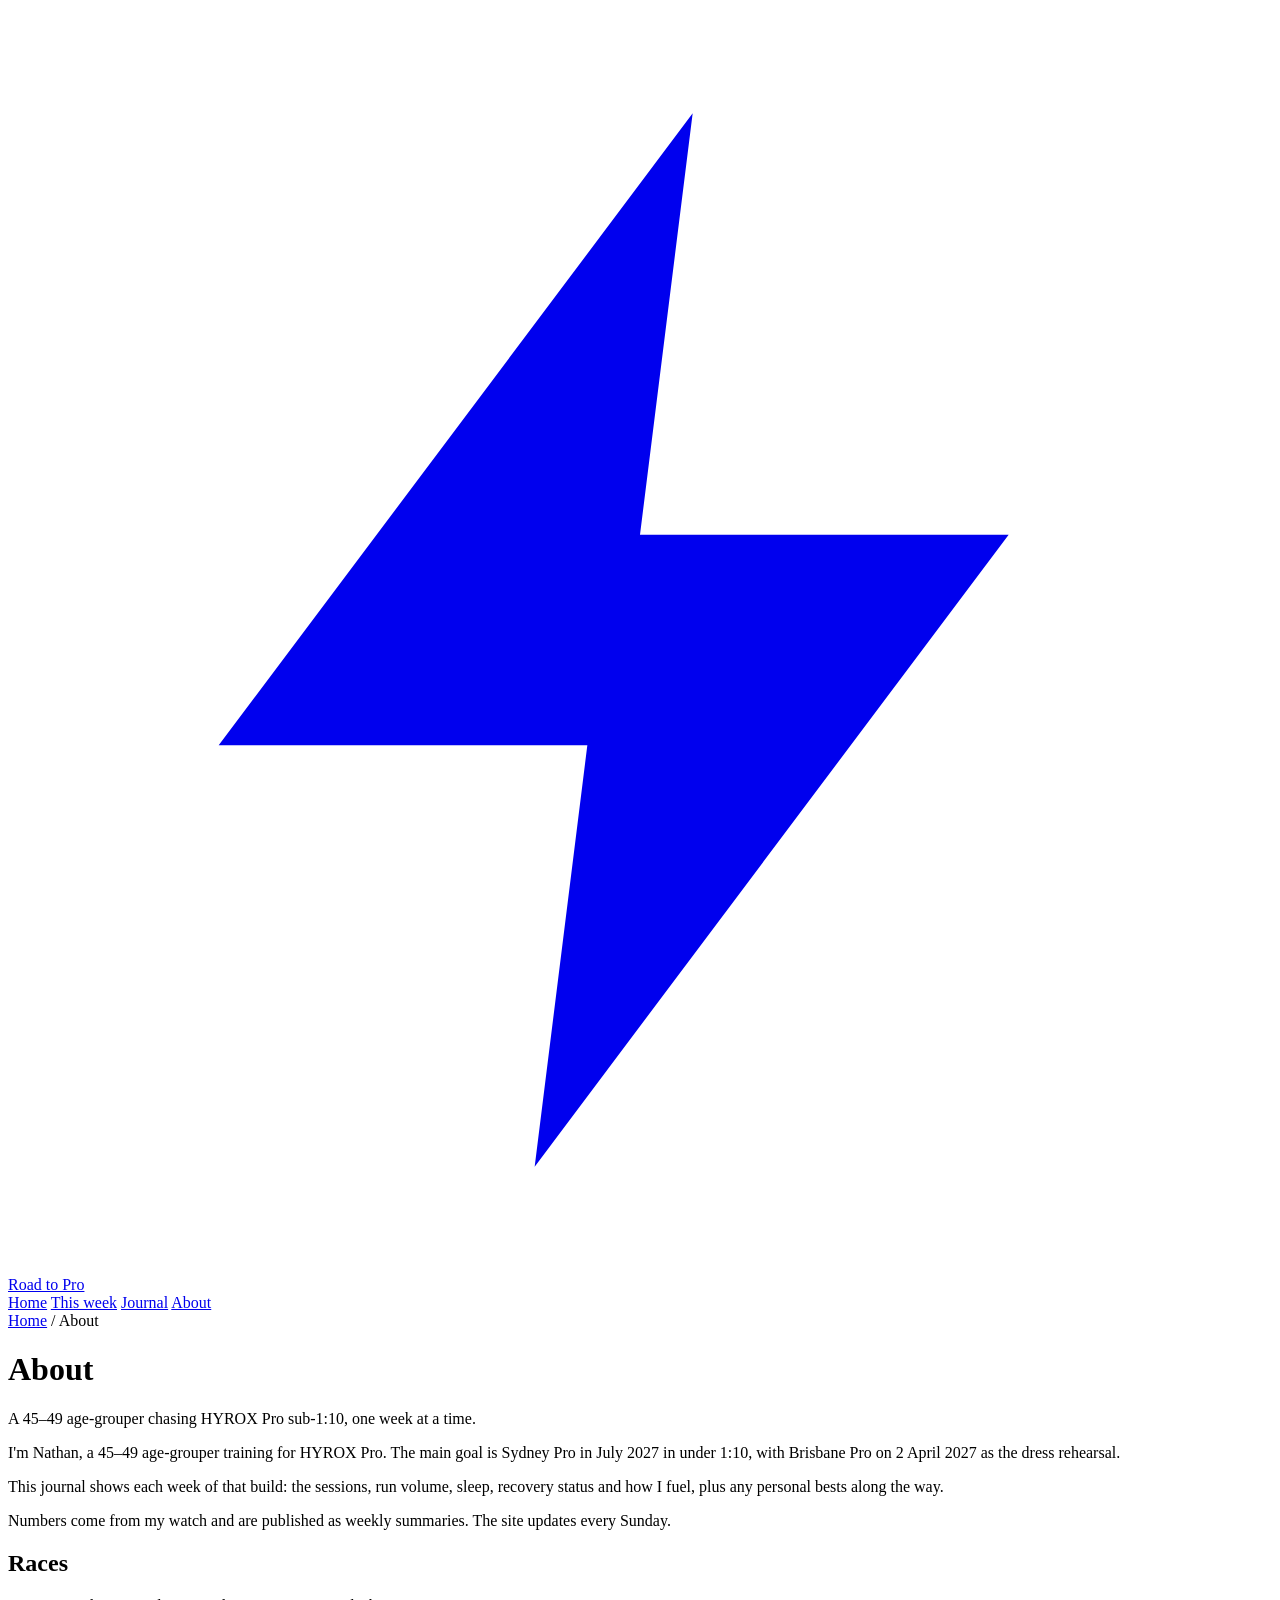
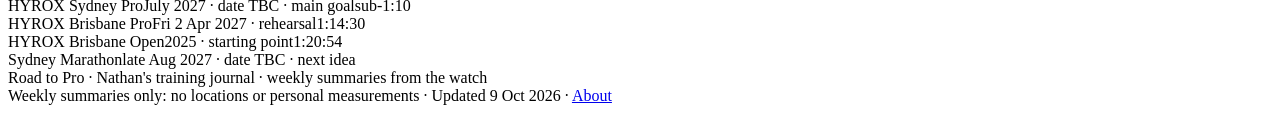
==== about/index.html @ 01537a3b "Publish Road to Pro site Co-authored-by: nateinbrisbane <nateinbrisbane@users.noreply.github.com>" ====
<!doctype html>
<html lang="en" data-base="/road-to-pro/" data-theme="dark">
<head>
<meta charset="utf-8">
<meta name="viewport" content="width=device-width,initial-scale=1">
<title>About · Road to Pro</title>
<meta name="description" content="A 45–49 age-grouper chasing HYROX Pro sub-1:10, one week at a time.">
<link rel="canonical" href="https://nateinbrisbane.github.io/road-to-pro/about/">
<meta property="og:url" content="https://nateinbrisbane.github.io/road-to-pro/about/"><meta property="og:type" content="website">
<meta property="og:title" content="About · Road to Pro">
<meta property="og:description" content="A 45–49 age-grouper chasing HYROX Pro sub-1:10, one week at a time.">
<link rel="icon" href="data:image/svg+xml,%3Csvg xmlns='http://www.w3.org/2000/svg' viewBox='0 0 24 24'%3E%3Cpath fill='%23FFD60A' d='M13 2 4 14h7l-1 8 9-12h-7z'/%3E%3C/svg%3E">
<link rel="stylesheet" href="/road-to-pro/assets/theme.css">
<link rel="stylesheet" href="/road-to-pro/assets/style.css">
<script src="/road-to-pro/assets/site.js" defer></script>
</head>
<body>
<header class="nav"><div class="wrap">
<a class="brand" href="/road-to-pro/"><svg viewBox="0 0 24 24" fill="currentColor" aria-hidden="true"><path d="M13 2 4 14h7l-1 8 9-12h-7z"/></svg><span>Road to Pro</span></a>
<nav class="nav-links">
  <a href="/road-to-pro/" class="">Home</a>
<a href="/road-to-pro/weeks/2026-w41/" class="">This week</a>  <a href="/road-to-pro/journal/" class="">Journal</a>
  <a href="/road-to-pro/about/" class="on hide-sm">About</a>
</nav></div></header>
<main class="wrap">
<div class="phead">
  <div class="crumbs"><a href="/road-to-pro/">Home</a> / About</div>
  <h1>About</h1>
  <div class="sub">A 45–49 age-grouper chasing HYROX Pro sub-1:10, one week at a time.</div>
</div>
<section class="sec about">
<p>I&#39;m Nathan, a 45–49 age-grouper training for HYROX Pro. The main goal is Sydney Pro in July 2027 in under 1:10, with Brisbane Pro on 2 April 2027 as the dress rehearsal.</p><p>This journal shows each week of that build: the sessions, run volume, sleep, recovery status and how I fuel, plus any personal bests along the way.</p><p>Numbers come from my watch and are published as weekly summaries. The site updates every Sunday.</p></section>
<section class="sec" id="races">
  <div class="sec-head"><h2 class="h2">Races</h2></div>
  <div class="ahead">
<div class="arow race"><span class="a1">HYROX Sydney Pro</span><span class="a2">July 2027 · date TBC · main goal</span><span class="a3">sub-1:10</span></div><div class="arow race"><span class="a1">HYROX Brisbane Pro</span><span class="a2">Fri 2 Apr 2027 · rehearsal</span><span class="a3">1:14:30</span></div><div class="arow"><span class="a1">HYROX Brisbane Open</span><span class="a2">2025 · starting point</span><span class="a3">1:20:54</span></div><div class="arow"><span class="a1">Sydney Marathon</span><span class="a2">late Aug 2027 · date TBC · next idea</span><span class="a3"></span></div>  </div>
</section>
</main>
<footer><div class="wrap">
<div>Road to Pro · Nathan's training journal · weekly summaries from the watch</div>
<div>Weekly summaries only: no locations or personal measurements · Updated 9 Oct 2026 · <a href="/road-to-pro/about/">About</a></div>
</div></footer>
</body>
</html>
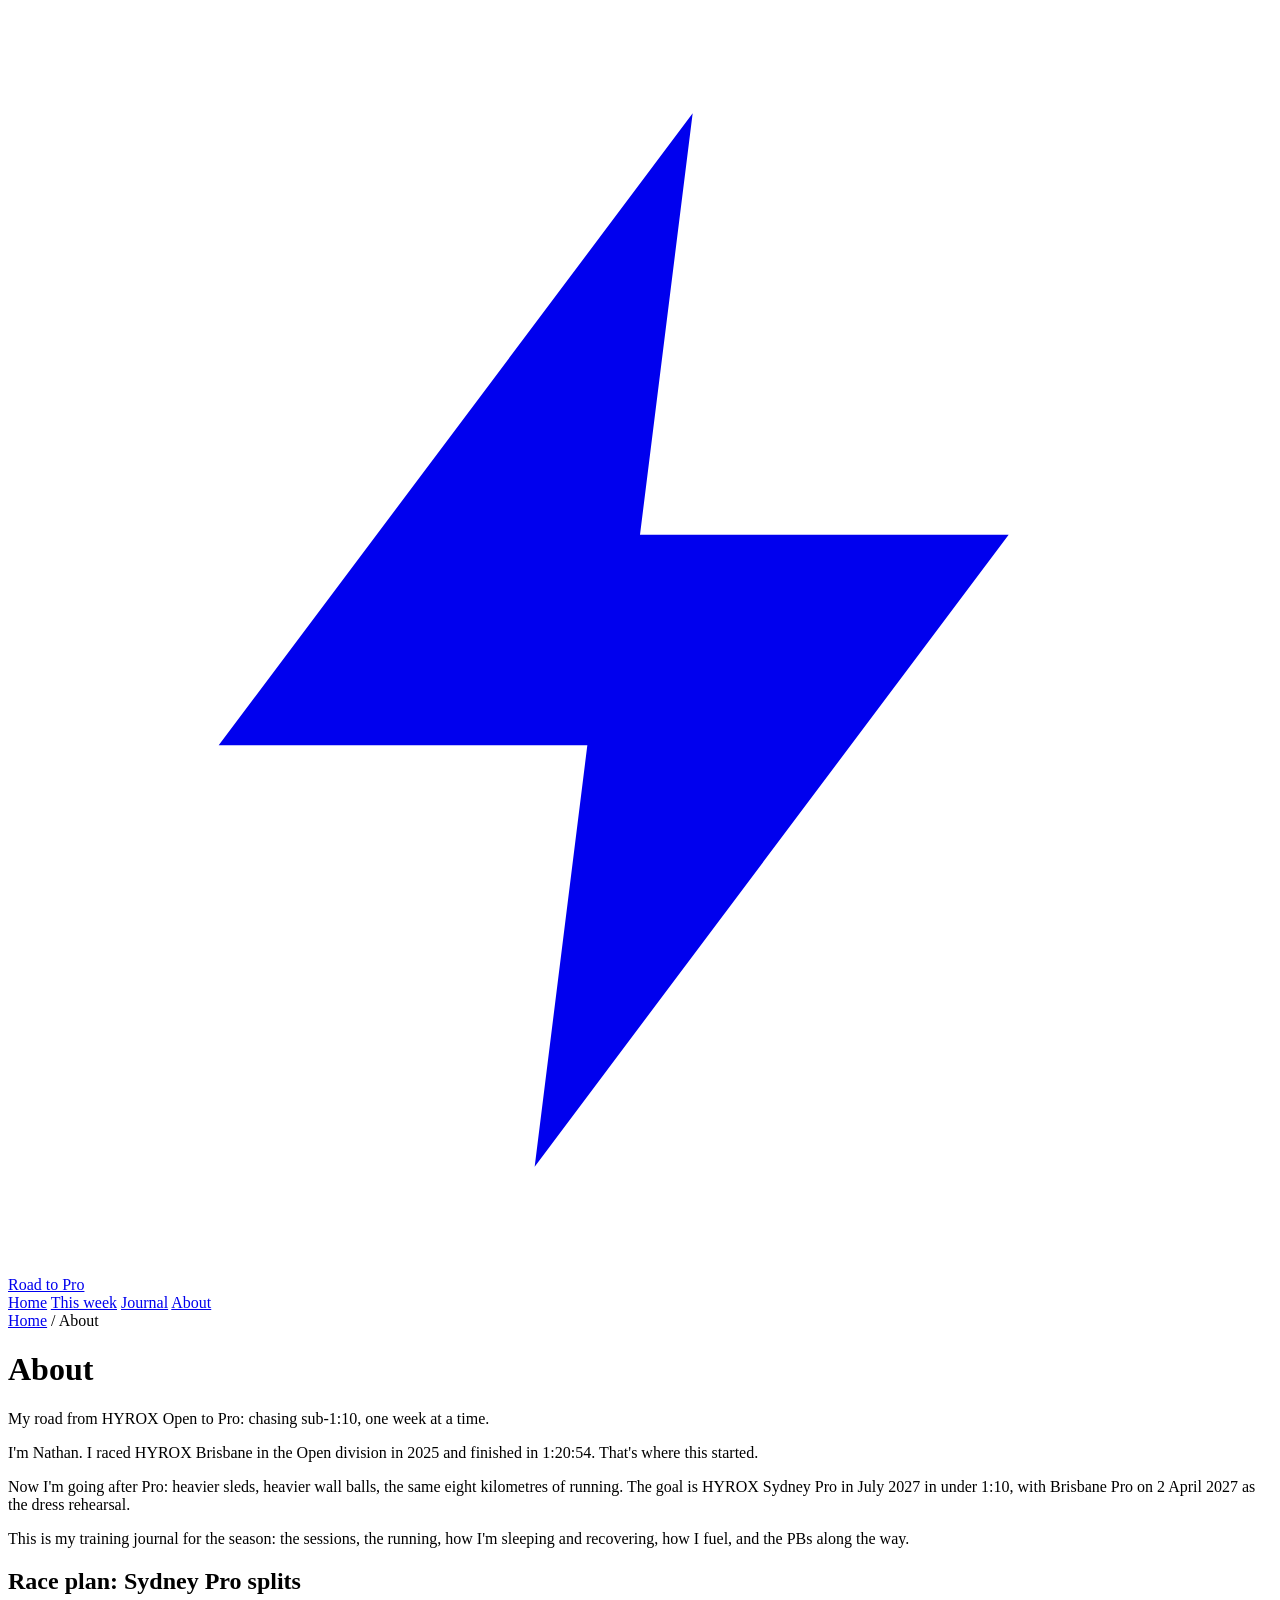
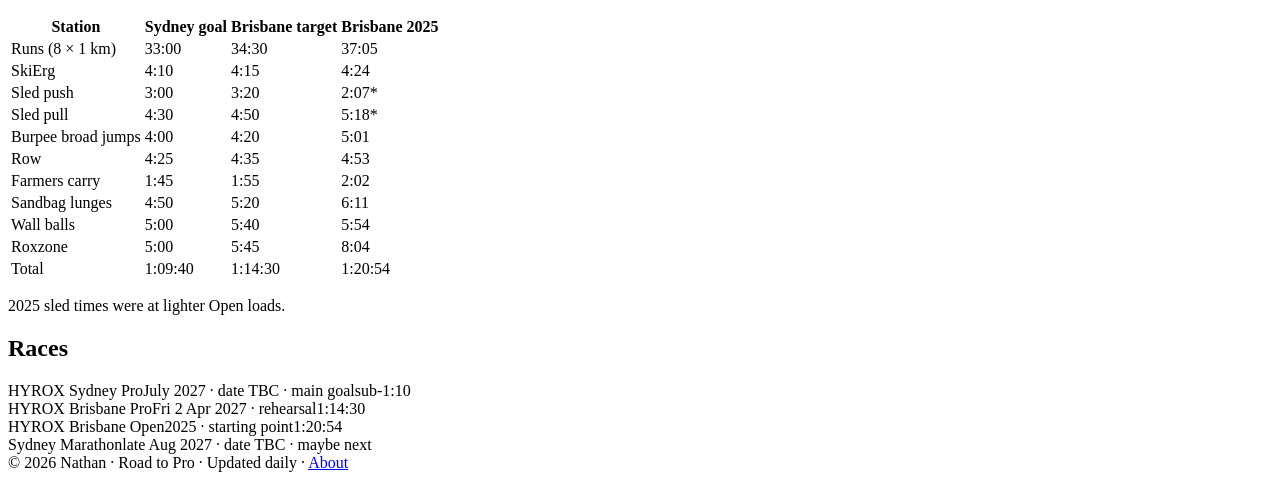
==== commit 6bddafe2: "Site update: daily readiness, two-week plan detail, footer Co-authored-by: nateinbrisbane <nateinbri" ====
--- a/about/index.html
+++ b/about/index.html
@@ -4,11 +4,11 @@
 <meta charset="utf-8">
 <meta name="viewport" content="width=device-width,initial-scale=1">
 <title>About · Road to Pro</title>
-<meta name="description" content="A 45–49 age-grouper chasing HYROX Pro sub-1:10, one week at a time.">
+<meta name="description" content="My road from HYROX Open to Pro: chasing sub-1:10, one week at a time.">
 <link rel="canonical" href="https://nateinbrisbane.github.io/road-to-pro/about/">
 <meta property="og:url" content="https://nateinbrisbane.github.io/road-to-pro/about/"><meta property="og:type" content="website">
 <meta property="og:title" content="About · Road to Pro">
-<meta property="og:description" content="A 45–49 age-grouper chasing HYROX Pro sub-1:10, one week at a time.">
+<meta property="og:description" content="My road from HYROX Open to Pro: chasing sub-1:10, one week at a time.">
 <link rel="icon" href="data:image/svg+xml,%3Csvg xmlns='http://www.w3.org/2000/svg' viewBox='0 0 24 24'%3E%3Cpath fill='%23FFD60A' d='M13 2 4 14h7l-1 8 9-12h-7z'/%3E%3C/svg%3E">
 <link rel="stylesheet" href="/road-to-pro/assets/theme.css">
 <link rel="stylesheet" href="/road-to-pro/assets/style.css">
@@ -20,25 +20,30 @@
 <nav class="nav-links">
   <a href="/road-to-pro/" class="">Home</a>
 <a href="/road-to-pro/weeks/2026-w41/" class="">This week</a>  <a href="/road-to-pro/journal/" class="">Journal</a>
-  <a href="/road-to-pro/about/" class="on hide-sm">About</a>
+  <a href="/road-to-pro/about/" class="on">About</a>
 </nav></div></header>
 <main class="wrap">
 <div class="phead">
   <div class="crumbs"><a href="/road-to-pro/">Home</a> / About</div>
   <h1>About</h1>
-  <div class="sub">A 45–49 age-grouper chasing HYROX Pro sub-1:10, one week at a time.</div>
+  <div class="sub">My road from HYROX Open to Pro: chasing sub-1:10, one week at a time.</div>
 </div>
 <section class="sec about">
-<p>I&#39;m Nathan, a 45–49 age-grouper training for HYROX Pro. The main goal is Sydney Pro in July 2027 in under 1:10, with Brisbane Pro on 2 April 2027 as the dress rehearsal.</p><p>This journal shows each week of that build: the sessions, run volume, sleep, recovery status and how I fuel, plus any personal bests along the way.</p><p>Numbers come from my watch and are published as weekly summaries. The site updates every Sunday.</p></section>
+<p>I&#39;m Nathan. I raced HYROX Brisbane in the Open division in 2025 and finished in 1:20:54. That&#39;s where this started.</p><p>Now I&#39;m going after Pro: heavier sleds, heavier wall balls, the same eight kilometres of running. The goal is HYROX Sydney Pro in July 2027 in under 1:10, with Brisbane Pro on 2 April 2027 as the dress rehearsal.</p><p>This is my training journal for the season: the sessions, the running, how I&#39;m sleeping and recovering, how I fuel, and the PBs along the way.</p></section>
+<section class="sec" id="race-plan">
+  <div class="sec-head"><h2 class="h2">Race plan: Sydney Pro splits</h2></div>
+  <div class="tbl-wrap"><table class="tbl"><thead><tr><th>Station</th><th>Sydney goal</th><th>Brisbane target</th><th>Brisbane 2025</th></tr></thead><tbody>
+<tr><td>Runs (8 × 1 km)</td><td class="t">33:00</td><td>34:30</td><td>37:05</td></tr><tr><td>SkiErg</td><td class="t">4:10</td><td>4:15</td><td>4:24</td></tr><tr><td>Sled push</td><td class="t">3:00</td><td>3:20</td><td>2:07*</td></tr><tr><td>Sled pull</td><td class="t">4:30</td><td>4:50</td><td>5:18*</td></tr><tr><td>Burpee broad jumps</td><td class="t">4:00</td><td>4:20</td><td>5:01</td></tr><tr><td>Row</td><td class="t">4:25</td><td>4:35</td><td>4:53</td></tr><tr><td>Farmers carry</td><td class="t">1:45</td><td>1:55</td><td>2:02</td></tr><tr><td>Sandbag lunges</td><td class="t">4:50</td><td>5:20</td><td>6:11</td></tr><tr><td>Wall balls</td><td class="t">5:00</td><td>5:40</td><td>5:54</td></tr><tr><td>Roxzone</td><td class="t">5:00</td><td>5:45</td><td>8:04</td></tr>  <tr class="tot"><td>Total</td><td>1:09:40</td><td>1:14:30</td><td>1:20:54</td></tr></tbody></table></div>
+  <p class="note">2025 sled times were at lighter Open loads.</p>
+</section>
 <section class="sec" id="races">
   <div class="sec-head"><h2 class="h2">Races</h2></div>
   <div class="ahead">
-<div class="arow race"><span class="a1">HYROX Sydney Pro</span><span class="a2">July 2027 · date TBC · main goal</span><span class="a3">sub-1:10</span></div><div class="arow race"><span class="a1">HYROX Brisbane Pro</span><span class="a2">Fri 2 Apr 2027 · rehearsal</span><span class="a3">1:14:30</span></div><div class="arow"><span class="a1">HYROX Brisbane Open</span><span class="a2">2025 · starting point</span><span class="a3">1:20:54</span></div><div class="arow"><span class="a1">Sydney Marathon</span><span class="a2">late Aug 2027 · date TBC · next idea</span><span class="a3"></span></div>  </div>
+<div class="arow race"><span class="a1">HYROX Sydney Pro</span><span class="a2">July 2027 · date TBC · main goal</span><span class="a3">sub-1:10</span></div><div class="arow race"><span class="a1">HYROX Brisbane Pro</span><span class="a2">Fri 2 Apr 2027 · rehearsal</span><span class="a3">1:14:30</span></div><div class="arow"><span class="a1">HYROX Brisbane Open</span><span class="a2">2025 · starting point</span><span class="a3">1:20:54</span></div><div class="arow"><span class="a1">Sydney Marathon</span><span class="a2">late Aug 2027 · date TBC · maybe next</span><span class="a3"></span></div>  </div>
 </section>
 </main>
 <footer><div class="wrap">
-<div>Road to Pro · Nathan's training journal · weekly summaries from the watch</div>
-<div>Weekly summaries only: no locations or personal measurements · Updated 9 Oct 2026 · <a href="/road-to-pro/about/">About</a></div>
+<div>© 2026 Nathan · Road to Pro · Updated daily · <a href="/road-to-pro/about/">About</a></div>
 </div></footer>
 </body>
 </html>
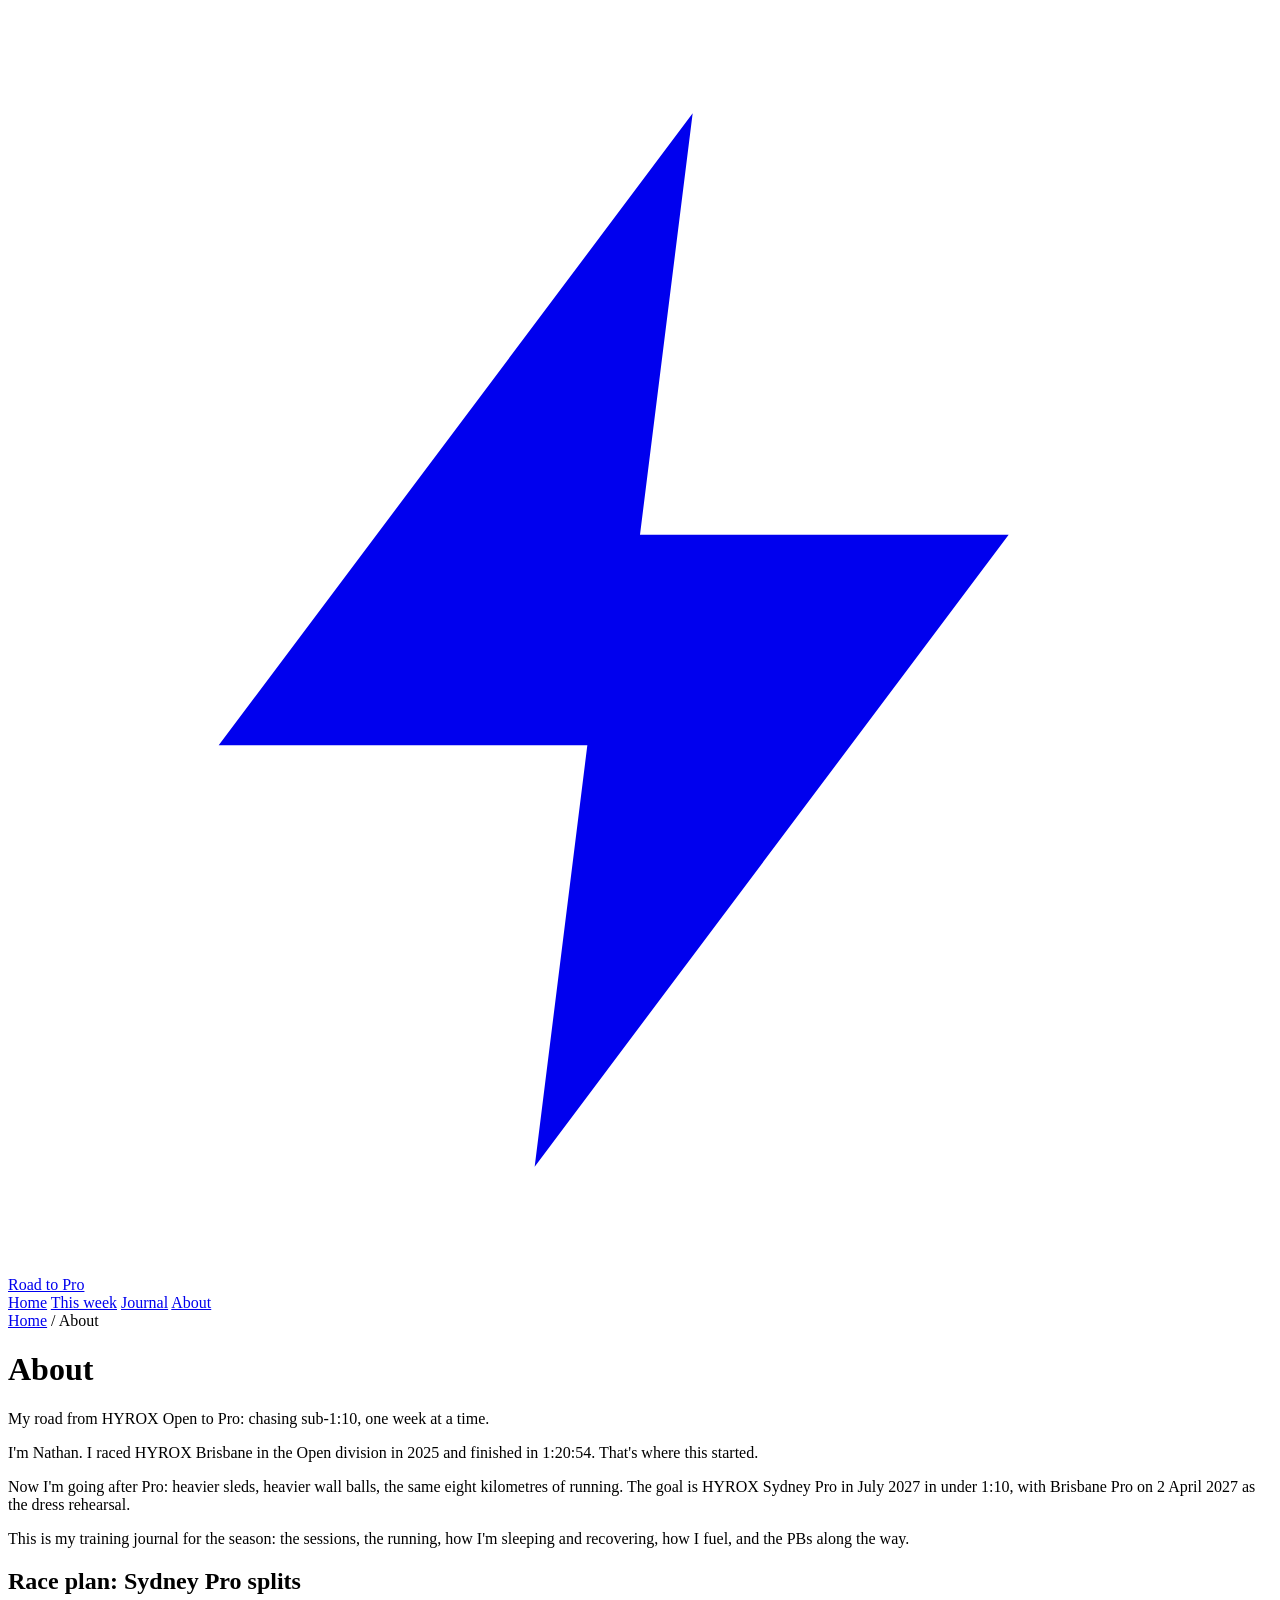
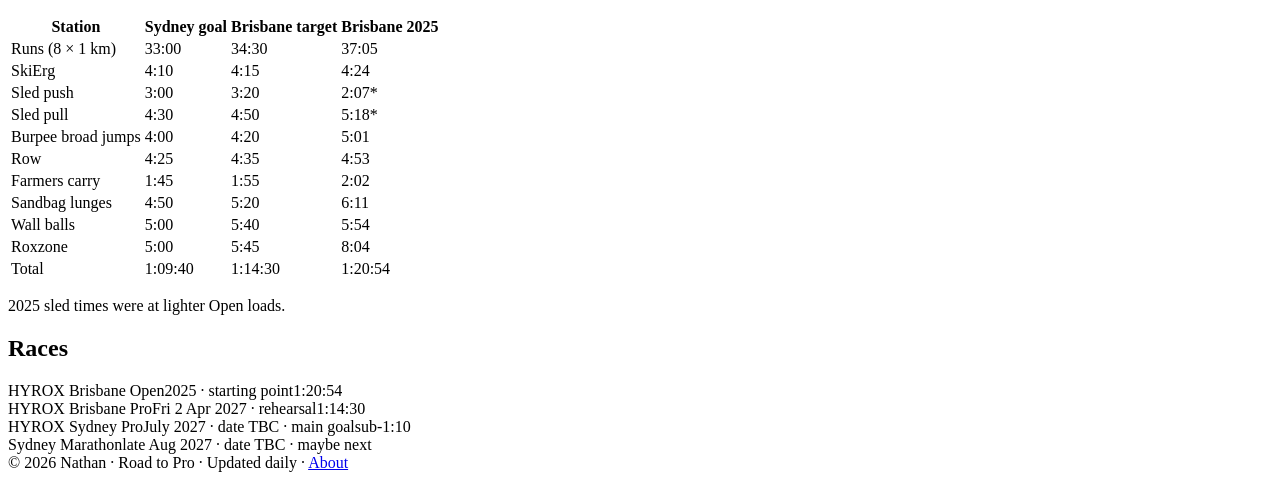
==== commit 0276fbe5: "Reorder races on About page Co-authored-by: nateinbrisbane <nateinbrisbane@users.noreply.github.com>" ====
--- a/about/index.html
+++ b/about/index.html
@@ -39,7 +39,7 @@
 <section class="sec" id="races">
   <div class="sec-head"><h2 class="h2">Races</h2></div>
   <div class="ahead">
-<div class="arow race"><span class="a1">HYROX Sydney Pro</span><span class="a2">July 2027 · date TBC · main goal</span><span class="a3">sub-1:10</span></div><div class="arow race"><span class="a1">HYROX Brisbane Pro</span><span class="a2">Fri 2 Apr 2027 · rehearsal</span><span class="a3">1:14:30</span></div><div class="arow"><span class="a1">HYROX Brisbane Open</span><span class="a2">2025 · starting point</span><span class="a3">1:20:54</span></div><div class="arow"><span class="a1">Sydney Marathon</span><span class="a2">late Aug 2027 · date TBC · maybe next</span><span class="a3"></span></div>  </div>
+<div class="arow"><span class="a1">HYROX Brisbane Open</span><span class="a2">2025 · starting point</span><span class="a3">1:20:54</span></div><div class="arow race"><span class="a1">HYROX Brisbane Pro</span><span class="a2">Fri 2 Apr 2027 · rehearsal</span><span class="a3">1:14:30</span></div><div class="arow race"><span class="a1">HYROX Sydney Pro</span><span class="a2">July 2027 · date TBC · main goal</span><span class="a3">sub-1:10</span></div><div class="arow"><span class="a1">Sydney Marathon</span><span class="a2">late Aug 2027 · date TBC · maybe next</span><span class="a3"></span></div>  </div>
 </section>
 </main>
 <footer><div class="wrap">
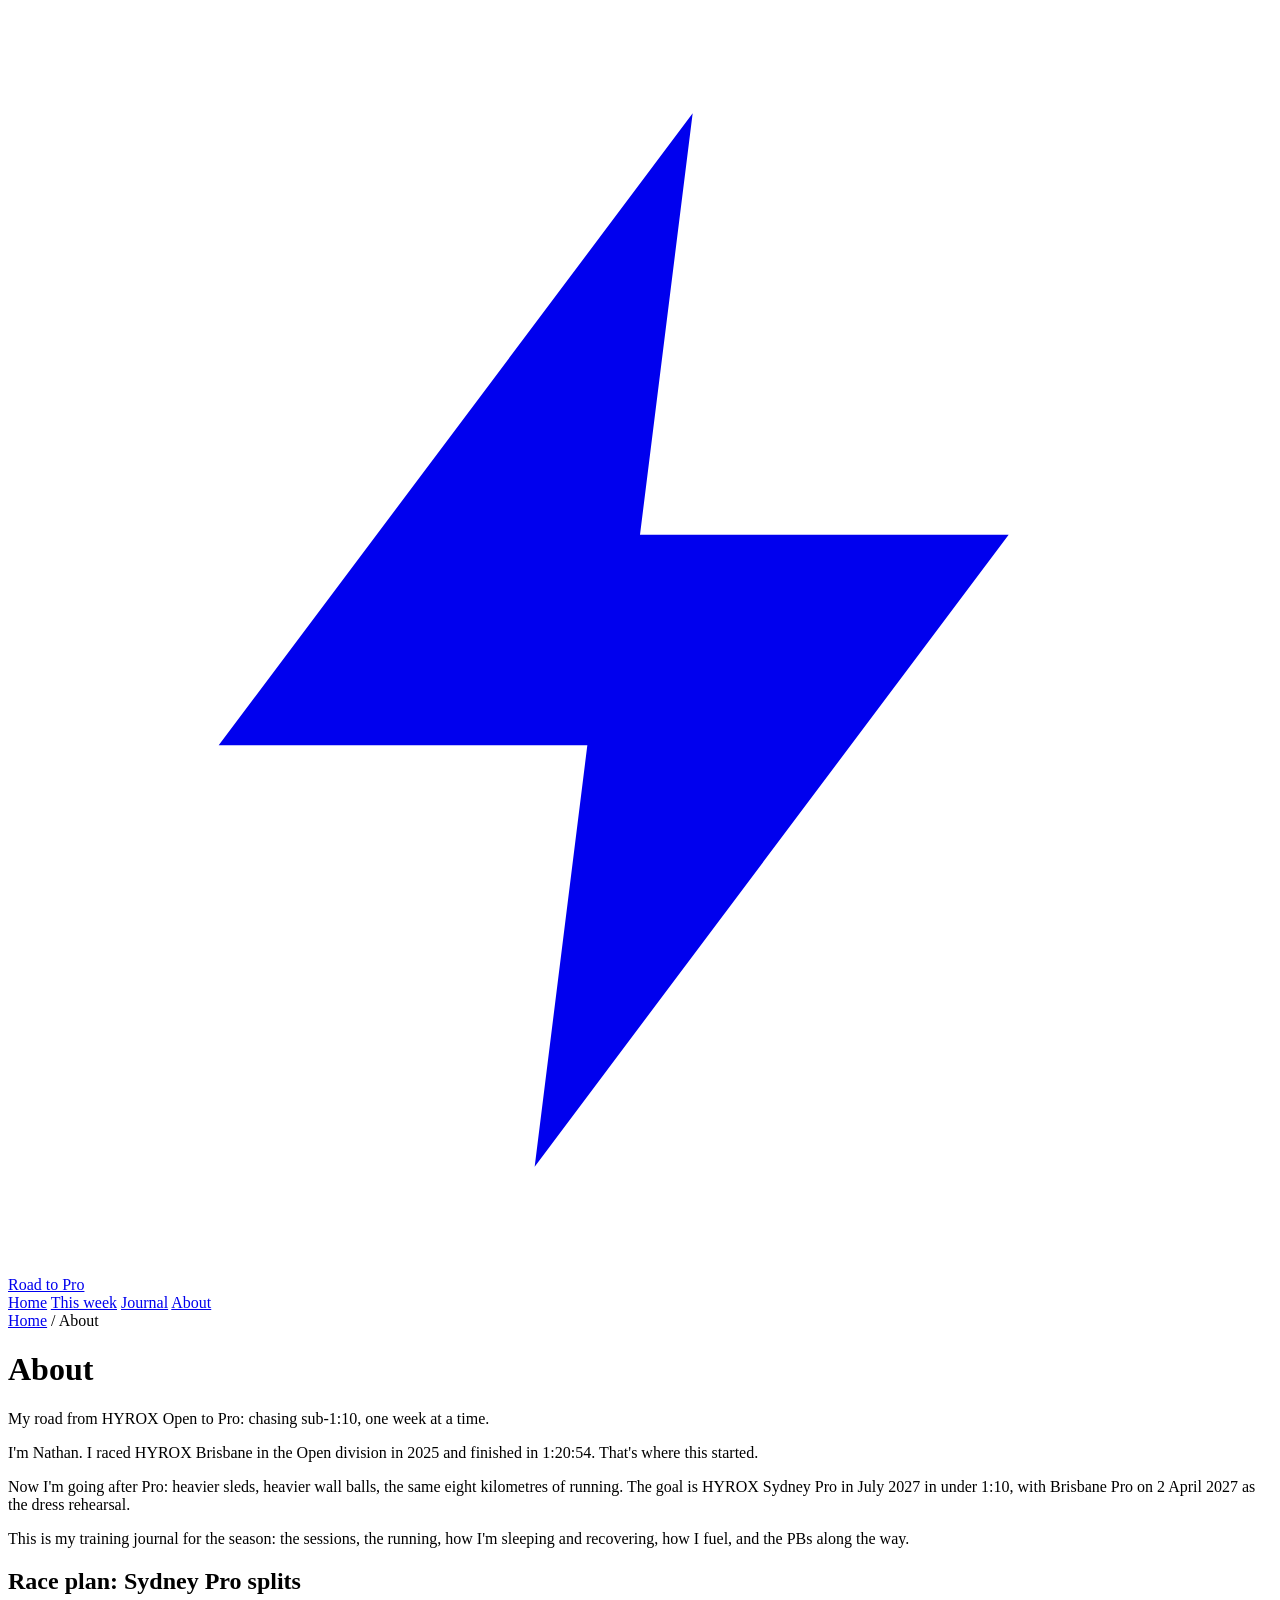
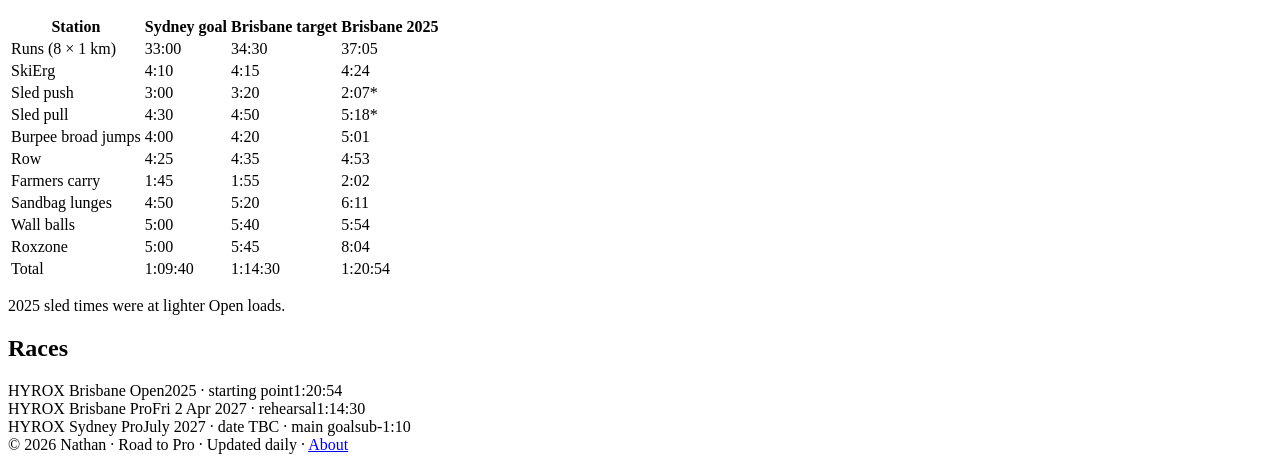
==== commit d91466d7: "Journal overview update Co-authored-by: nateinbrisbane <nateinbrisbane@users.noreply.github.com>" ====
--- a/about/index.html
+++ b/about/index.html
@@ -39,7 +39,7 @@
 <section class="sec" id="races">
   <div class="sec-head"><h2 class="h2">Races</h2></div>
   <div class="ahead">
-<div class="arow"><span class="a1">HYROX Brisbane Open</span><span class="a2">2025 · starting point</span><span class="a3">1:20:54</span></div><div class="arow race"><span class="a1">HYROX Brisbane Pro</span><span class="a2">Fri 2 Apr 2027 · rehearsal</span><span class="a3">1:14:30</span></div><div class="arow race"><span class="a1">HYROX Sydney Pro</span><span class="a2">July 2027 · date TBC · main goal</span><span class="a3">sub-1:10</span></div><div class="arow"><span class="a1">Sydney Marathon</span><span class="a2">late Aug 2027 · date TBC · maybe next</span><span class="a3"></span></div>  </div>
+<div class="arow"><span class="a1">HYROX Brisbane Open</span><span class="a2">2025 · starting point</span><span class="a3">1:20:54</span></div><div class="arow race"><span class="a1">HYROX Brisbane Pro</span><span class="a2">Fri 2 Apr 2027 · rehearsal</span><span class="a3">1:14:30</span></div><div class="arow race"><span class="a1">HYROX Sydney Pro</span><span class="a2">July 2027 · date TBC · main goal</span><span class="a3">sub-1:10</span></div>  </div>
 </section>
 </main>
 <footer><div class="wrap">
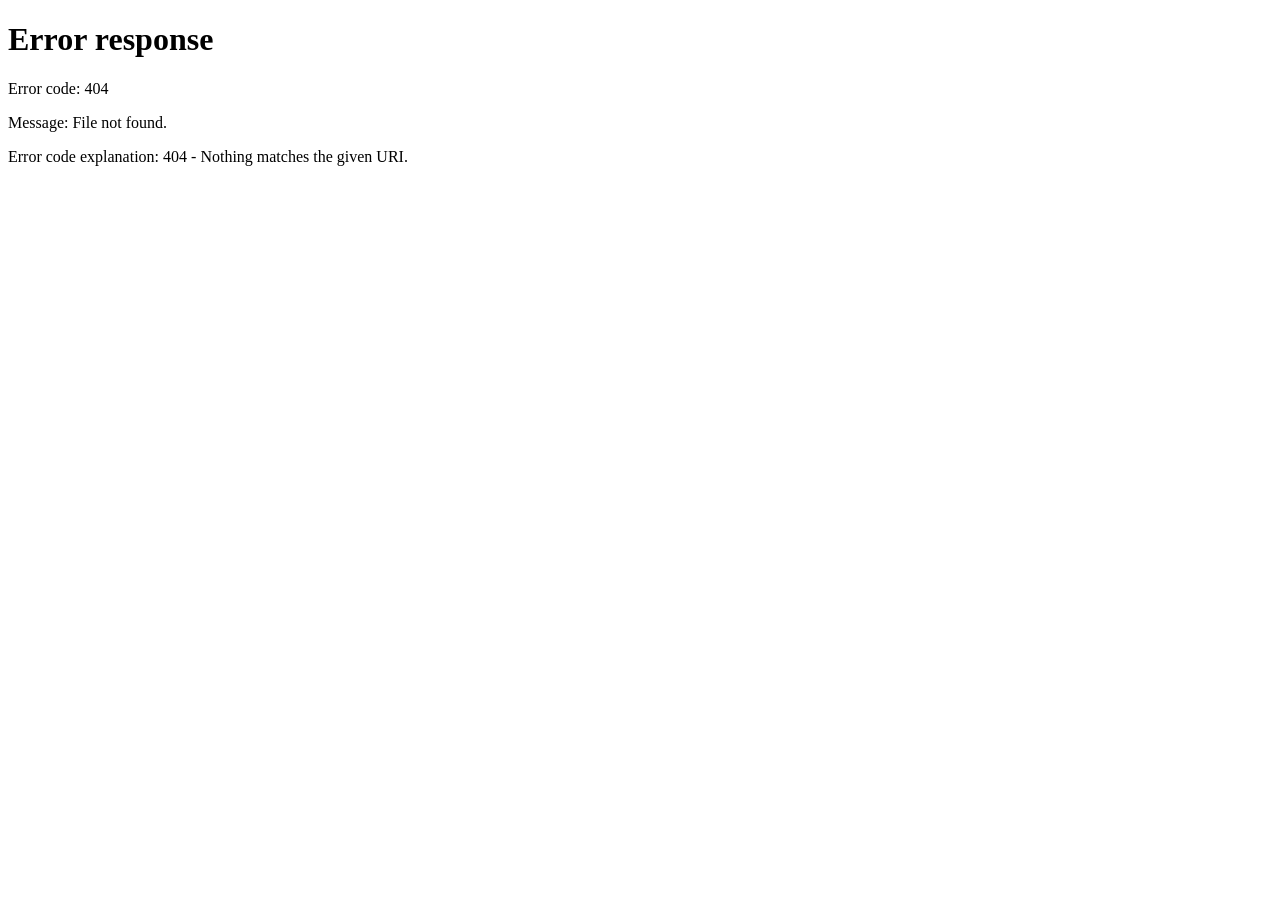
==== commit 60cbc6cd: "Two-page site: Home and Training Co-authored-by: nateinbrisbane <nateinbrisbane@users.noreply.github" ====
--- a/about/index.html
+++ b/about/index.html
@@ -1,49 +1,11 @@
 <!doctype html>
-<html lang="en" data-base="/road-to-pro/" data-theme="dark">
+<html lang="en">
 <head>
 <meta charset="utf-8">
-<meta name="viewport" content="width=device-width,initial-scale=1">
-<title>About · Road to Pro</title>
-<meta name="description" content="My road from HYROX Open to Pro: chasing sub-1:10, one week at a time.">
-<link rel="canonical" href="https://nateinbrisbane.github.io/road-to-pro/about/">
-<meta property="og:url" content="https://nateinbrisbane.github.io/road-to-pro/about/"><meta property="og:type" content="website">
-<meta property="og:title" content="About · Road to Pro">
-<meta property="og:description" content="My road from HYROX Open to Pro: chasing sub-1:10, one week at a time.">
-<link rel="icon" href="data:image/svg+xml,%3Csvg xmlns='http://www.w3.org/2000/svg' viewBox='0 0 24 24'%3E%3Cpath fill='%23FFD60A' d='M13 2 4 14h7l-1 8 9-12h-7z'/%3E%3C/svg%3E">
-<link rel="stylesheet" href="/road-to-pro/assets/theme.css">
-<link rel="stylesheet" href="/road-to-pro/assets/style.css">
-<script src="/road-to-pro/assets/site.js" defer></script>
+<title>Home · Road to Pro</title>
+<meta name="robots" content="noindex">
+<meta http-equiv="refresh" content="0; url=/road-to-pro/">
+<link rel="canonical" href="https://nateinbrisbane.github.io/road-to-pro/">
 </head>
-<body>
-<header class="nav"><div class="wrap">
-<a class="brand" href="/road-to-pro/"><svg viewBox="0 0 24 24" fill="currentColor" aria-hidden="true"><path d="M13 2 4 14h7l-1 8 9-12h-7z"/></svg><span>Road to Pro</span></a>
-<nav class="nav-links">
-  <a href="/road-to-pro/" class="">Home</a>
-<a href="/road-to-pro/weeks/2026-w41/" class="">This week</a>  <a href="/road-to-pro/journal/" class="">Journal</a>
-  <a href="/road-to-pro/about/" class="on">About</a>
-</nav></div></header>
-<main class="wrap">
-<div class="phead">
-  <div class="crumbs"><a href="/road-to-pro/">Home</a> / About</div>
-  <h1>About</h1>
-  <div class="sub">My road from HYROX Open to Pro: chasing sub-1:10, one week at a time.</div>
-</div>
-<section class="sec about">
-<p>I&#39;m Nathan. I raced HYROX Brisbane in the Open division in 2025 and finished in 1:20:54. That&#39;s where this started.</p><p>Now I&#39;m going after Pro: heavier sleds, heavier wall balls, the same eight kilometres of running. The goal is HYROX Sydney Pro in July 2027 in under 1:10, with Brisbane Pro on 2 April 2027 as the dress rehearsal.</p><p>This is my training journal for the season: the sessions, the running, how I&#39;m sleeping and recovering, how I fuel, and the PBs along the way.</p></section>
-<section class="sec" id="race-plan">
-  <div class="sec-head"><h2 class="h2">Race plan: Sydney Pro splits</h2></div>
-  <div class="tbl-wrap"><table class="tbl"><thead><tr><th>Station</th><th>Sydney goal</th><th>Brisbane target</th><th>Brisbane 2025</th></tr></thead><tbody>
-<tr><td>Runs (8 × 1 km)</td><td class="t">33:00</td><td>34:30</td><td>37:05</td></tr><tr><td>SkiErg</td><td class="t">4:10</td><td>4:15</td><td>4:24</td></tr><tr><td>Sled push</td><td class="t">3:00</td><td>3:20</td><td>2:07*</td></tr><tr><td>Sled pull</td><td class="t">4:30</td><td>4:50</td><td>5:18*</td></tr><tr><td>Burpee broad jumps</td><td class="t">4:00</td><td>4:20</td><td>5:01</td></tr><tr><td>Row</td><td class="t">4:25</td><td>4:35</td><td>4:53</td></tr><tr><td>Farmers carry</td><td class="t">1:45</td><td>1:55</td><td>2:02</td></tr><tr><td>Sandbag lunges</td><td class="t">4:50</td><td>5:20</td><td>6:11</td></tr><tr><td>Wall balls</td><td class="t">5:00</td><td>5:40</td><td>5:54</td></tr><tr><td>Roxzone</td><td class="t">5:00</td><td>5:45</td><td>8:04</td></tr>  <tr class="tot"><td>Total</td><td>1:09:40</td><td>1:14:30</td><td>1:20:54</td></tr></tbody></table></div>
-  <p class="note">2025 sled times were at lighter Open loads.</p>
-</section>
-<section class="sec" id="races">
-  <div class="sec-head"><h2 class="h2">Races</h2></div>
-  <div class="ahead">
-<div class="arow"><span class="a1">HYROX Brisbane Open</span><span class="a2">2025 · starting point</span><span class="a3">1:20:54</span></div><div class="arow race"><span class="a1">HYROX Brisbane Pro</span><span class="a2">Fri 2 Apr 2027 · rehearsal</span><span class="a3">1:14:30</span></div><div class="arow race"><span class="a1">HYROX Sydney Pro</span><span class="a2">July 2027 · date TBC · main goal</span><span class="a3">sub-1:10</span></div>  </div>
-</section>
-</main>
-<footer><div class="wrap">
-<div>© 2026 Nathan · Road to Pro · Updated daily · <a href="/road-to-pro/about/">About</a></div>
-</div></footer>
-</body>
+<body><p><a href="/road-to-pro/">Home →</a></p></body>
 </html>
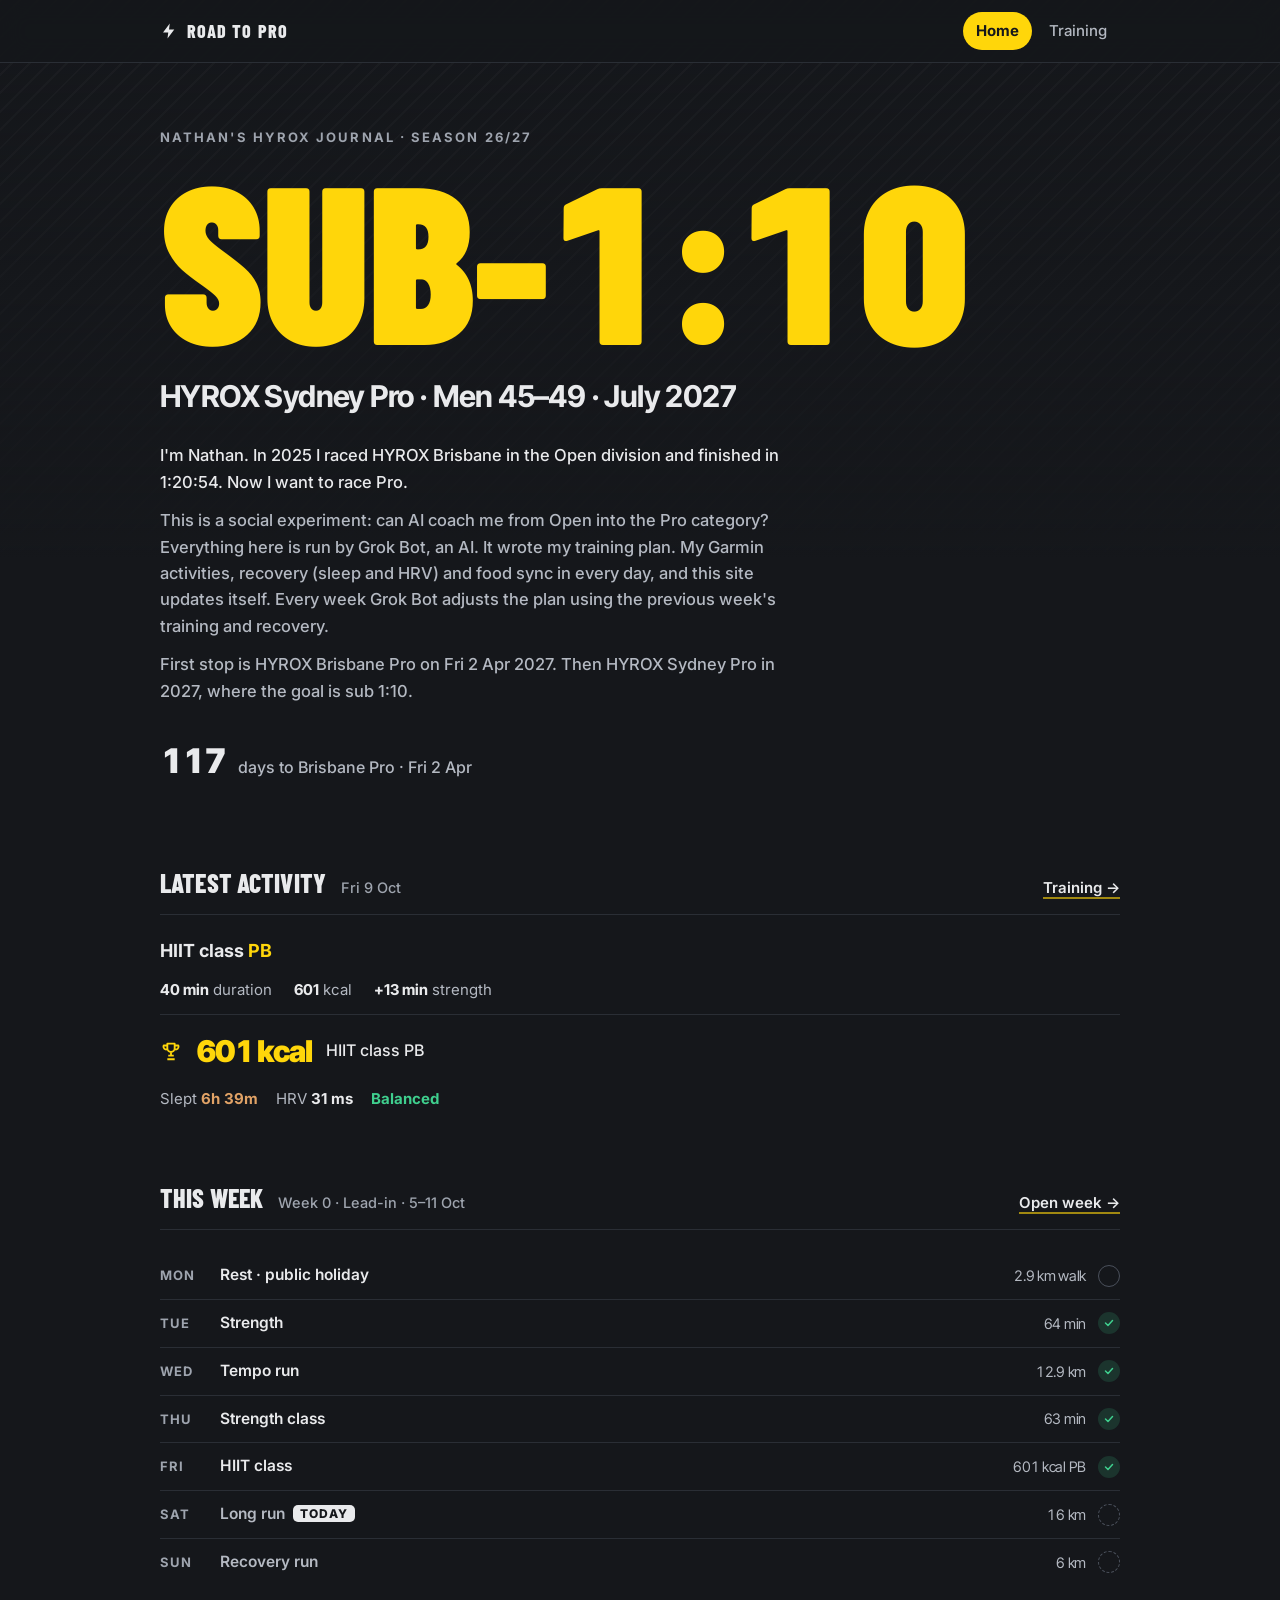
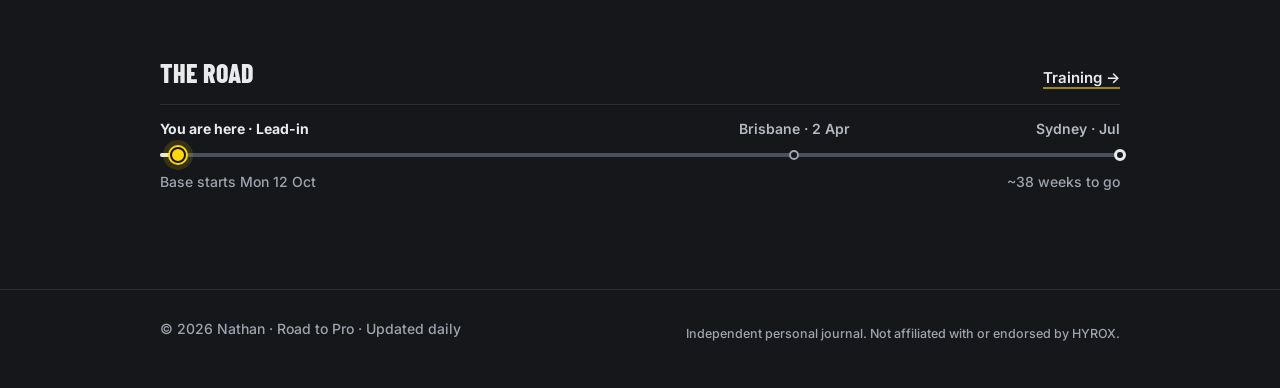
==== commit 05effc43: "Custom domain road2hyroxpro.com Co-authored-by: nateinbrisbane <nateinbrisbane@users.noreply.github." ====
--- a/about/index.html
+++ b/about/index.html
@@ -4,8 +4,8 @@
 <meta charset="utf-8">
 <title>Home · Road to Pro</title>
 <meta name="robots" content="noindex">
-<meta http-equiv="refresh" content="0; url=/road-to-pro/">
-<link rel="canonical" href="https://nateinbrisbane.github.io/road-to-pro/">
+<meta http-equiv="refresh" content="0; url=/">
+<link rel="canonical" href="https://road2hyroxpro.com/">
 </head>
-<body><p><a href="/road-to-pro/">Home →</a></p></body>
+<body><p><a href="/">Home →</a></p></body>
 </html>
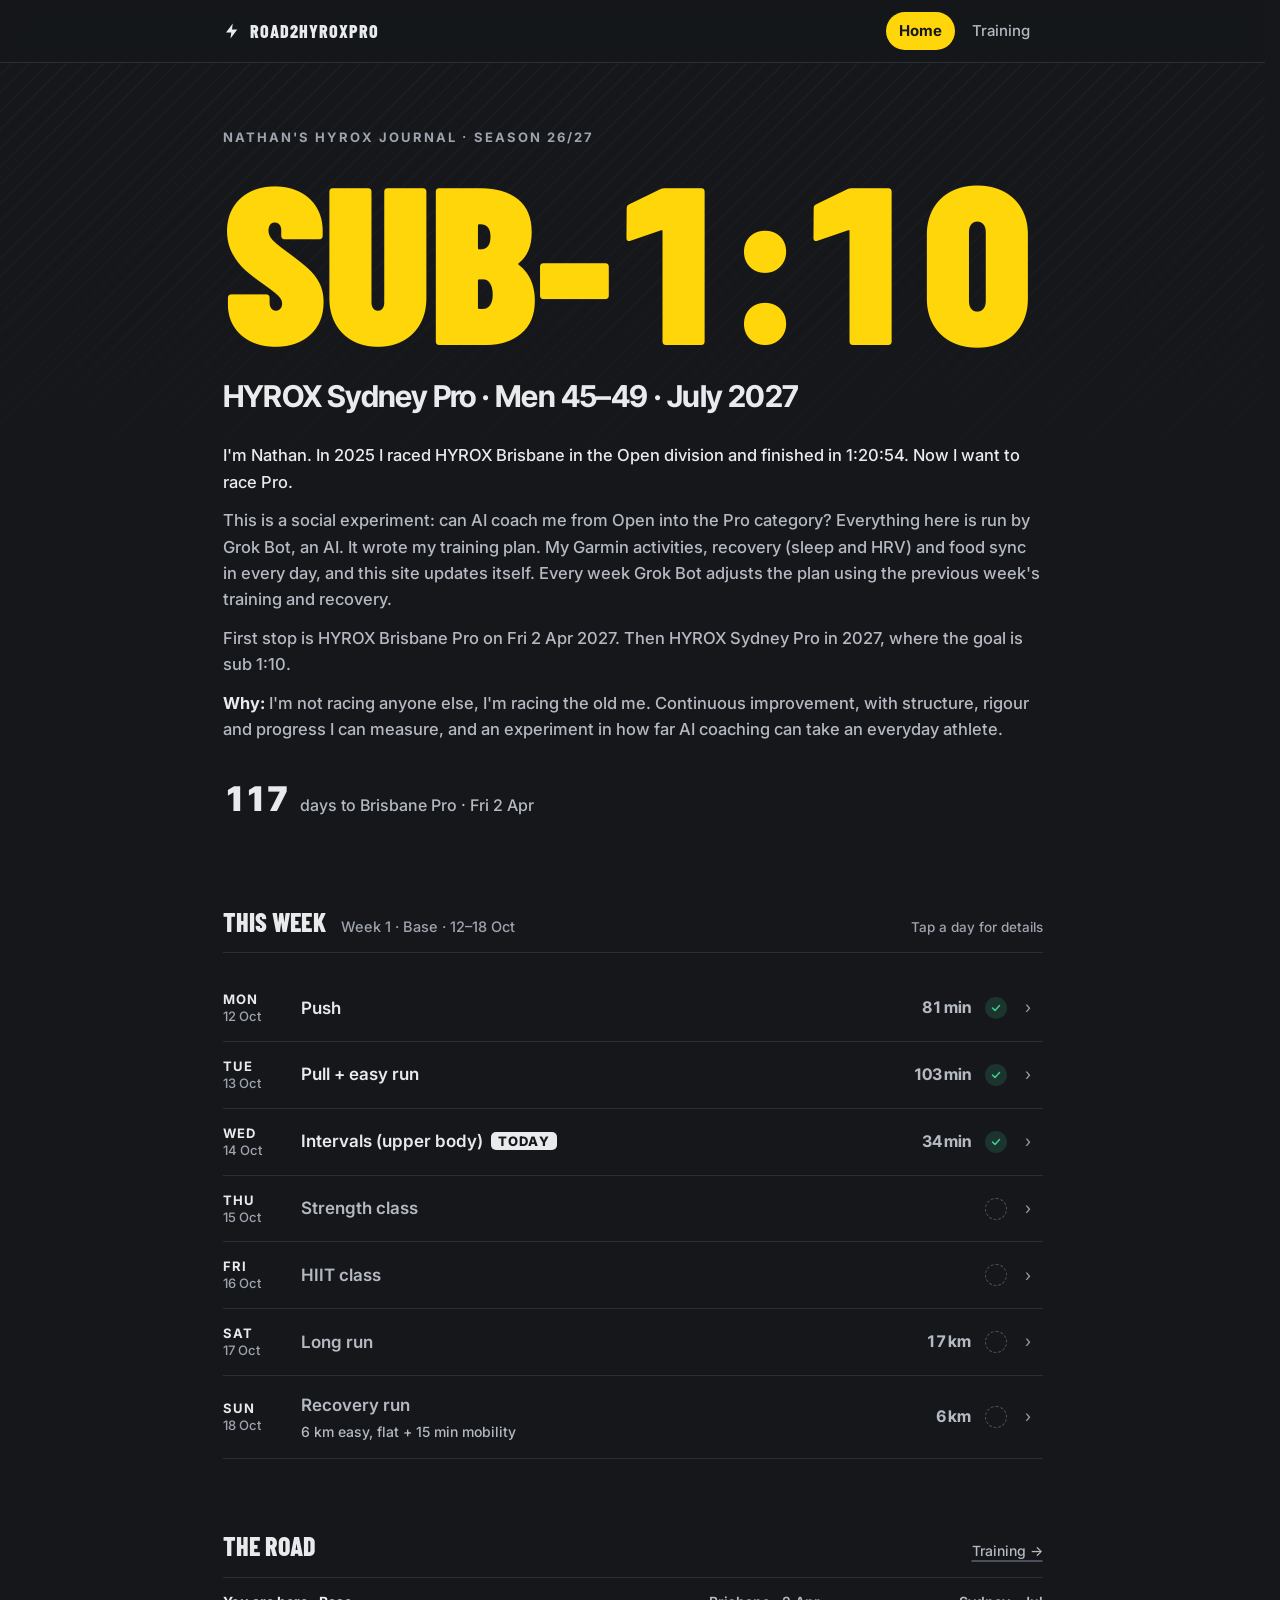
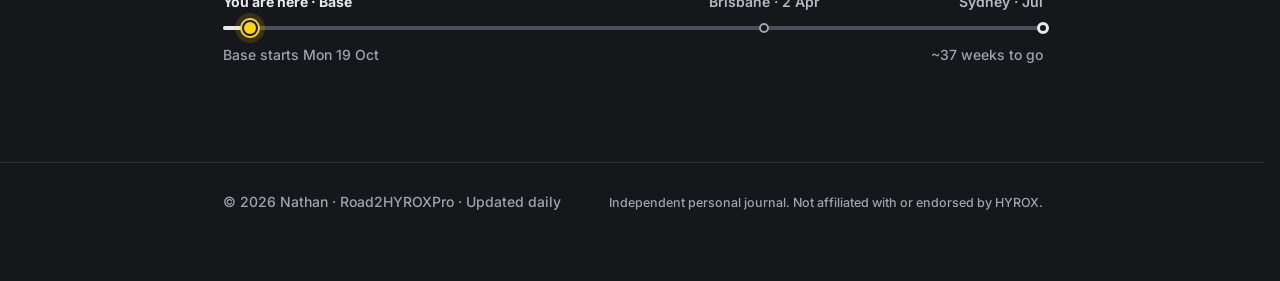
==== commit f0bc0a59: "Rename site to Road2HYROXPro Co-authored-by: nateinbrisbane <nateinbrisbane@users.noreply.github.com" ====
--- a/about/index.html
+++ b/about/index.html
@@ -2,7 +2,7 @@
 <html lang="en">
 <head>
 <meta charset="utf-8">
-<title>Home · Road to Pro</title>
+<title>Home · Road2HYROXPro</title>
 <meta name="robots" content="noindex">
 <meta http-equiv="refresh" content="0; url=/">
 <link rel="canonical" href="https://road2hyroxpro.com/">
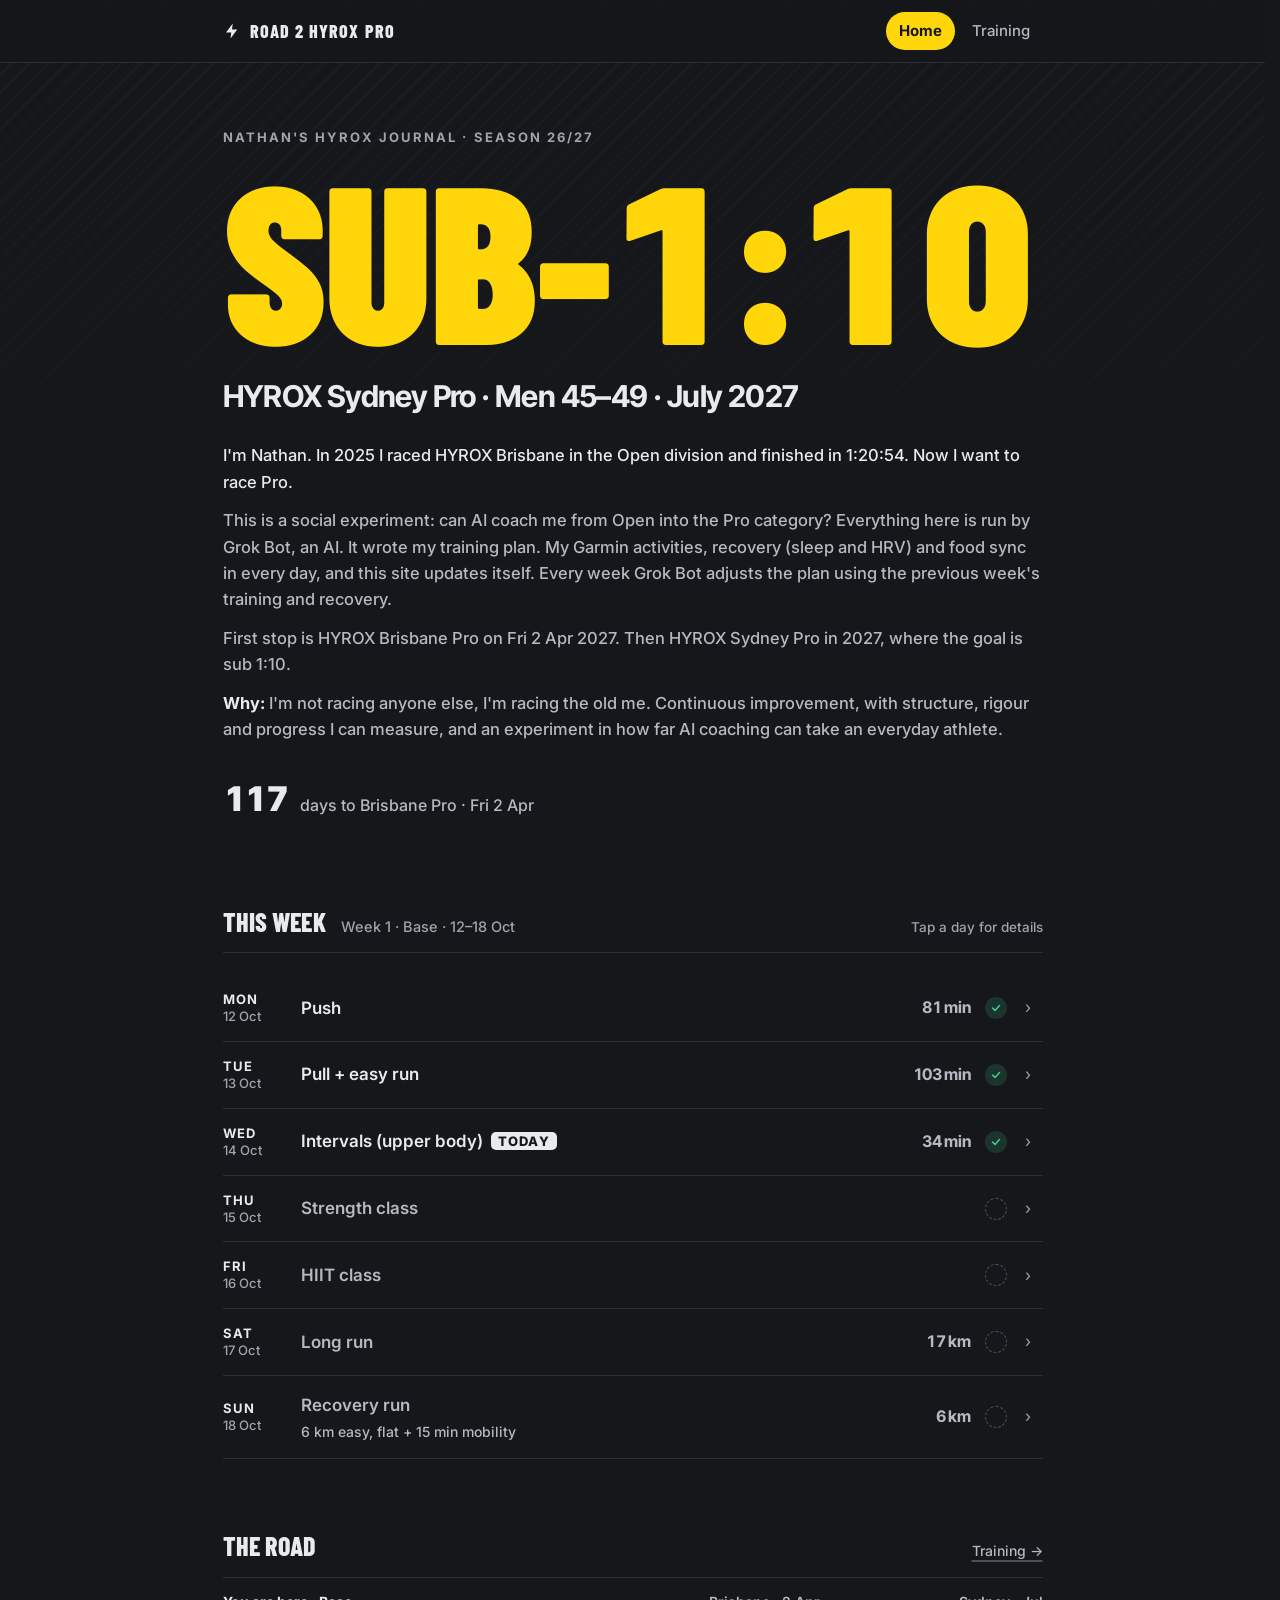
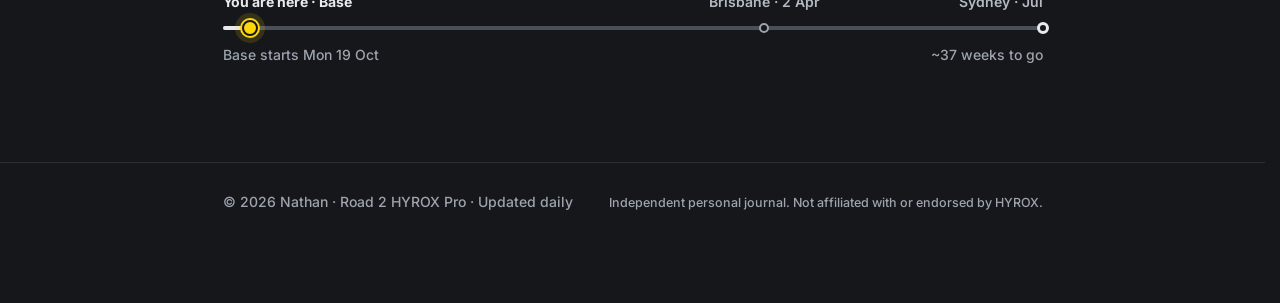
==== commit 72eede7c: "Rename site to Road 2 HYROX Pro Co-authored-by: nateinbrisbane <nateinbrisbane@users.noreply.github." ====
--- a/about/index.html
+++ b/about/index.html
@@ -2,7 +2,7 @@
 <html lang="en">
 <head>
 <meta charset="utf-8">
-<title>Home · Road2HYROXPro</title>
+<title>Home · Road 2 HYROX Pro</title>
 <meta name="robots" content="noindex">
 <meta http-equiv="refresh" content="0; url=/">
 <link rel="canonical" href="https://road2hyroxpro.com/">
